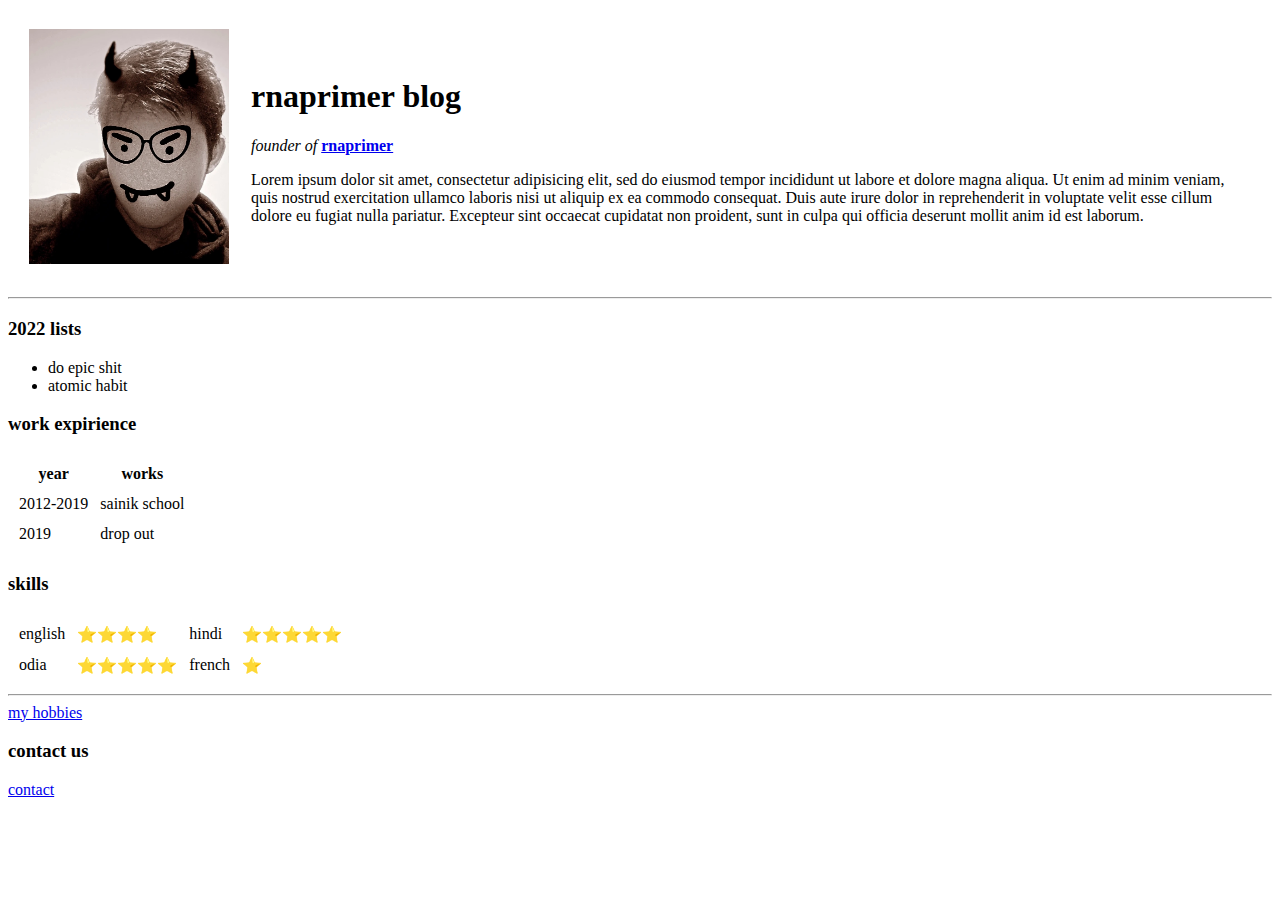
==== index.html @ f0285ef3 "in this we add initial cv website files" ====
<!DOCTYPE html>
<html lang="en" dir="ltr">

<head>
  <meta charset="utf-8">
  <title>rnaprimer</title>
</head>
<table cellspacing="20">
  <tr>
    <td><img src="editedchintu.jpg" width="200" alt="image"></td>
    <td>
      <h1>rnaprimer blog</h1>
      <p><em>founder of </em><strong><a><a href="https://rnaprimer.com">rnaprimer</a></strong></p>
      <p>Lorem ipsum dolor sit amet, consectetur adipisicing elit, sed do eiusmod tempor incididunt ut labore et dolore magna aliqua. Ut enim ad minim veniam, quis nostrud exercitation ullamco laboris nisi ut aliquip ex ea commodo consequat. Duis
        aute
        irure dolor in reprehenderit in voluptate velit esse cillum dolore eu fugiat nulla pariatur. Excepteur sint occaecat cupidatat non proident, sunt in culpa qui officia deserunt mollit anim id est laborum.</p>
    </td>
  </tr>
</table>
<hr>


<body>

  <h3>2022 lists</h3>
  <ul>
    <li>do epic shit</li>
    <li>atomic habit</li>
  </ul>
  <h3>work expirience</h3>
  <table  cellspacing="10">
    <thead>
      <th>year</th>
      <th>works</th>
    </thead>
    <tbody>
      <tr>
        <td>2012-2019</td>
        <td>sainik school</td>
      </tr>
      <tr>
        <td>2019</td>
        <td>drop out</td>
      </tr>
    </tbody>
    <tfoot>

    </tfoot>
  </table>
  <h3>skills</h3>
  <table cellspacing="10">
    <tr>
      <td>english </td>
      <td>⭐⭐⭐⭐</td>
      <td>hindi</td>
      <td>⭐⭐⭐⭐⭐</td>
    </tr>
    <tr>
      <td>odia</td>
      <td> ⭐⭐⭐⭐⭐</td>
      <td>french</td>
      <td>⭐</td>
    </tr>

  </table>
  <hr>
  <a href="hobbies.html">my hobbies</a>
  <h3>contact us</h3>
  <a href="contact.html"> contact </a>


</body>

</html>
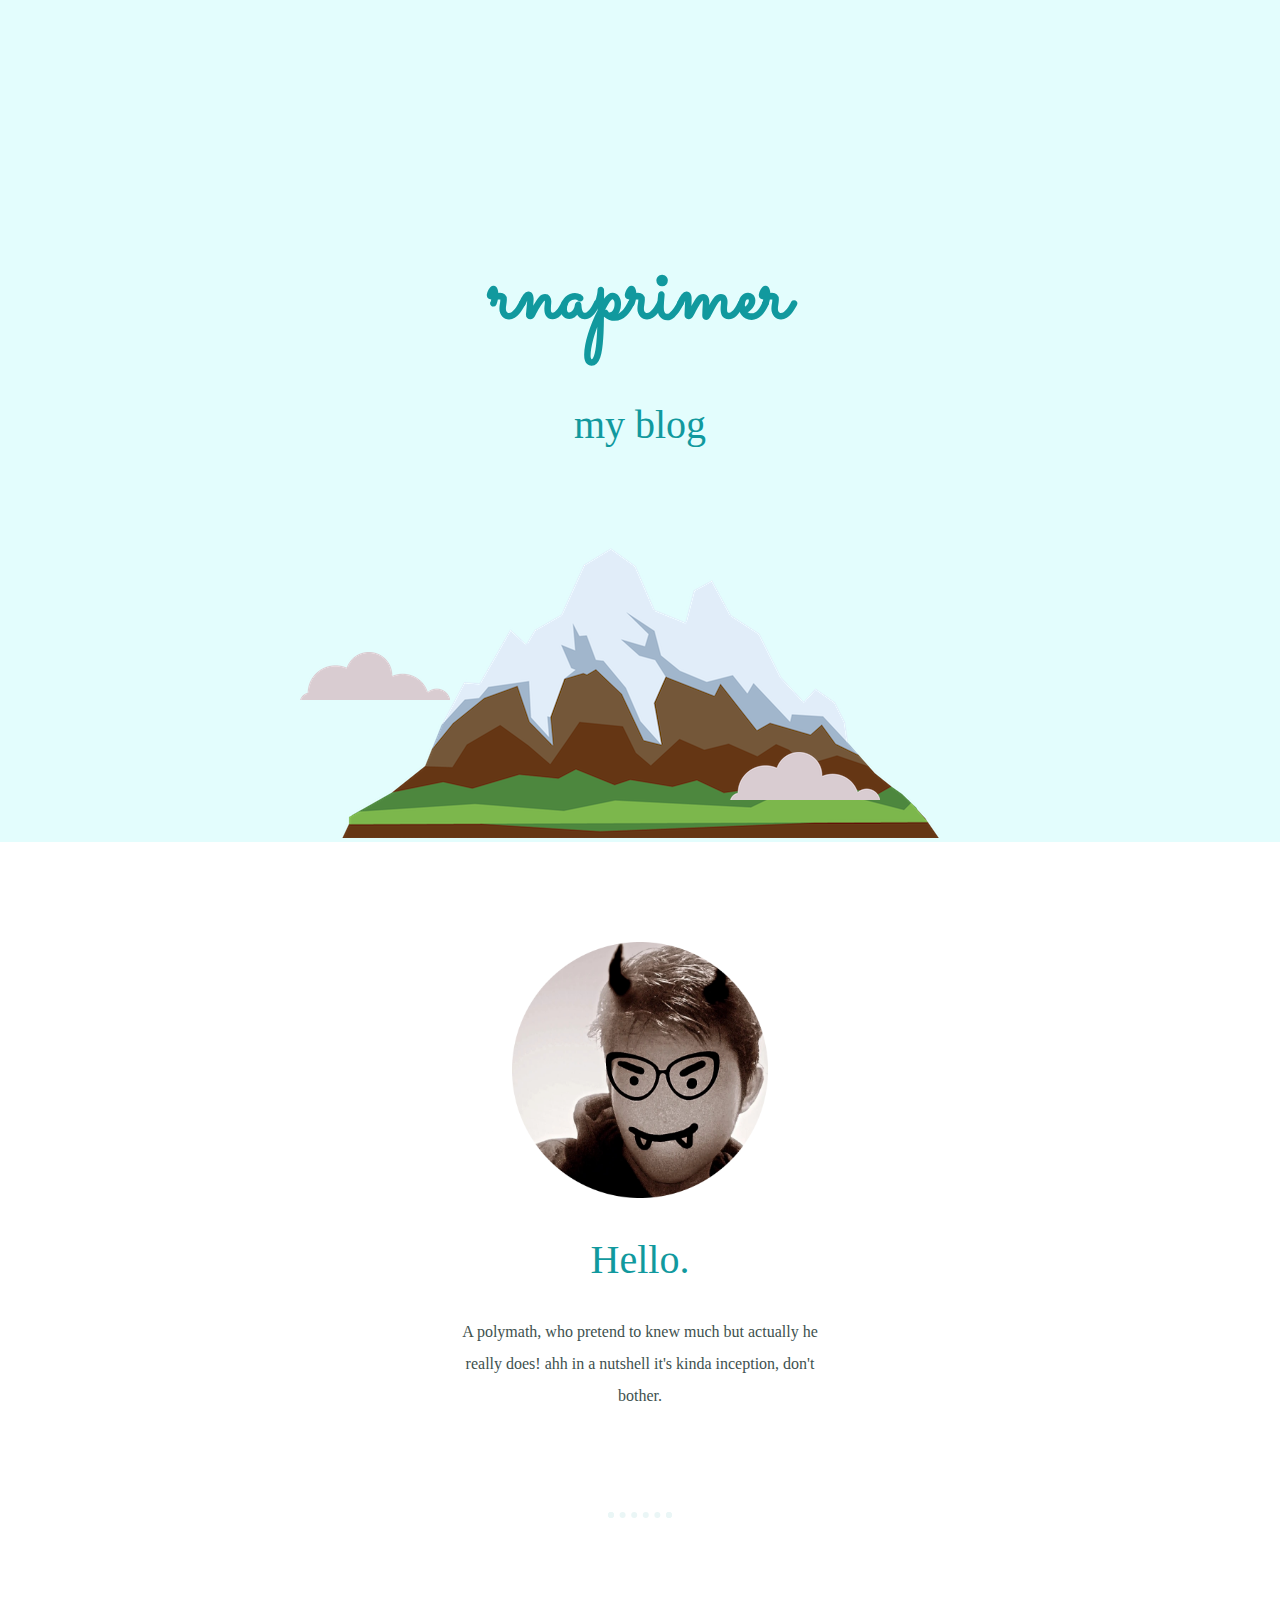
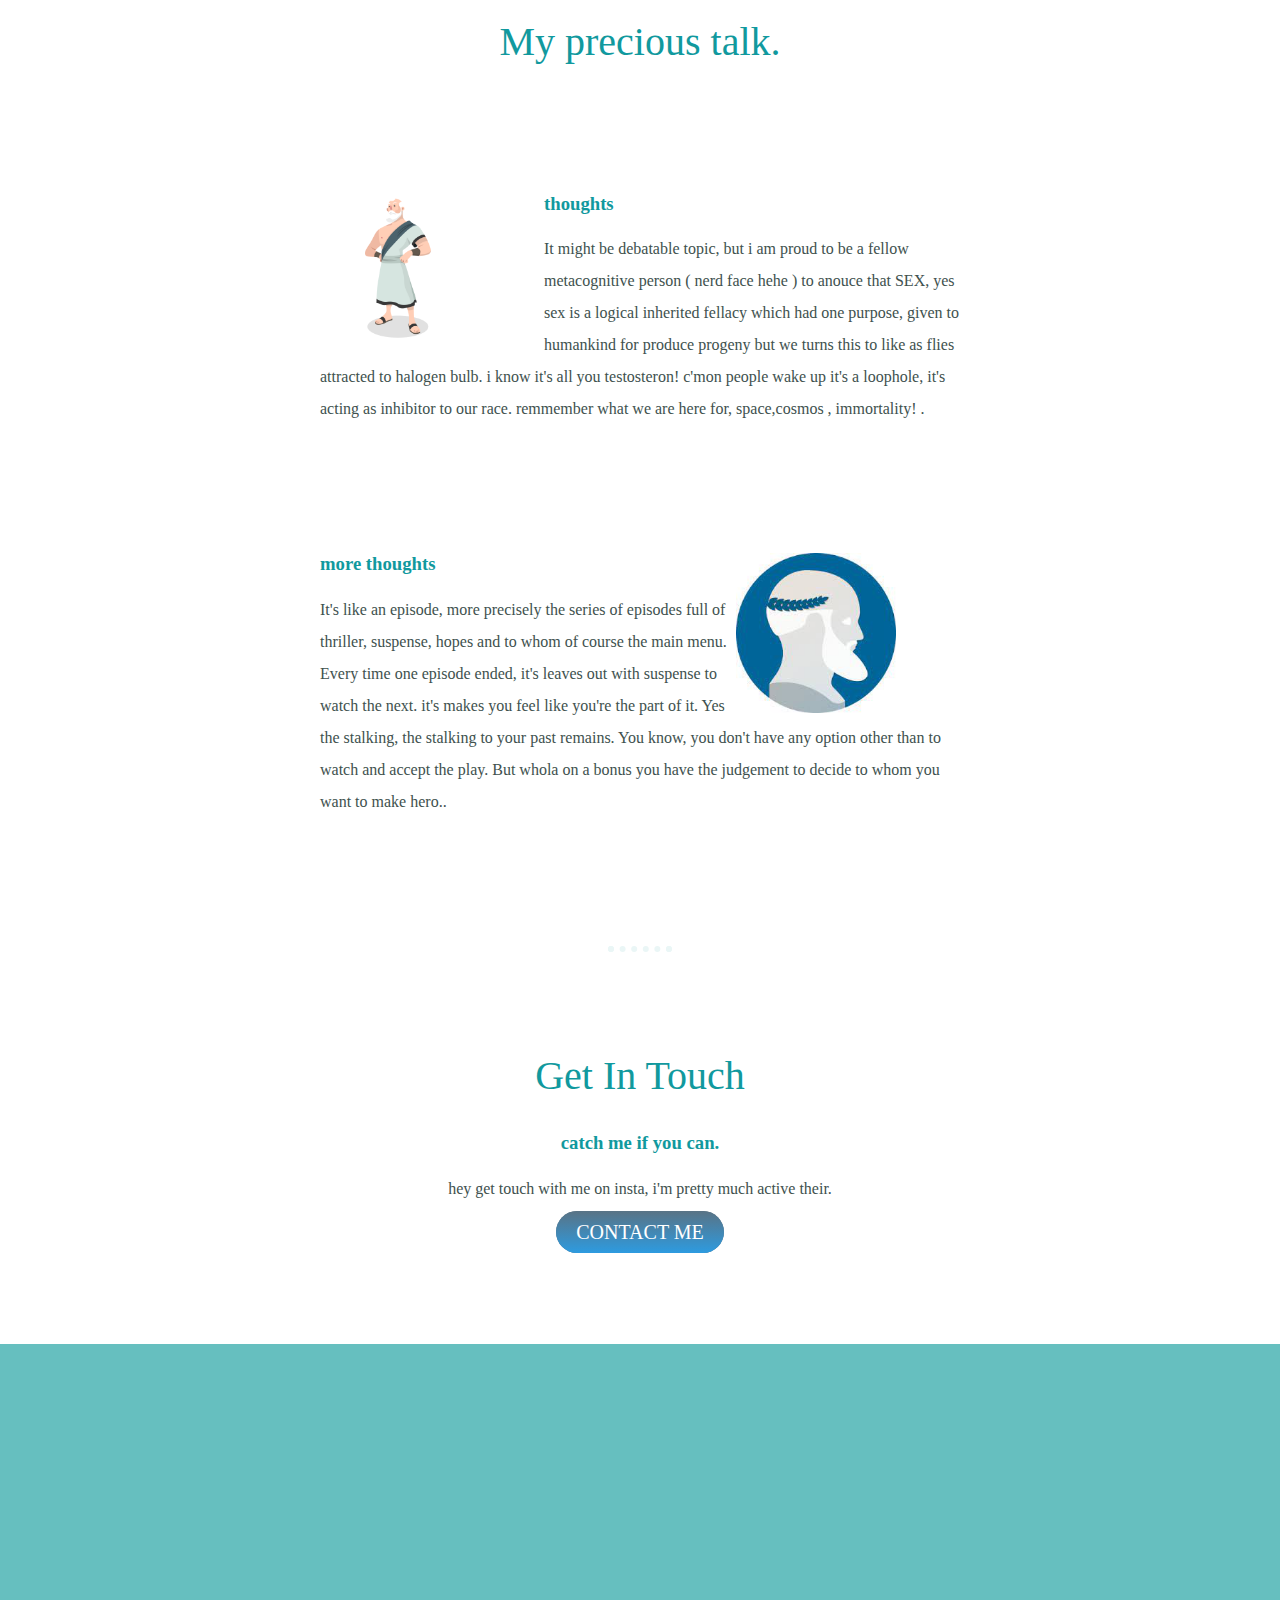
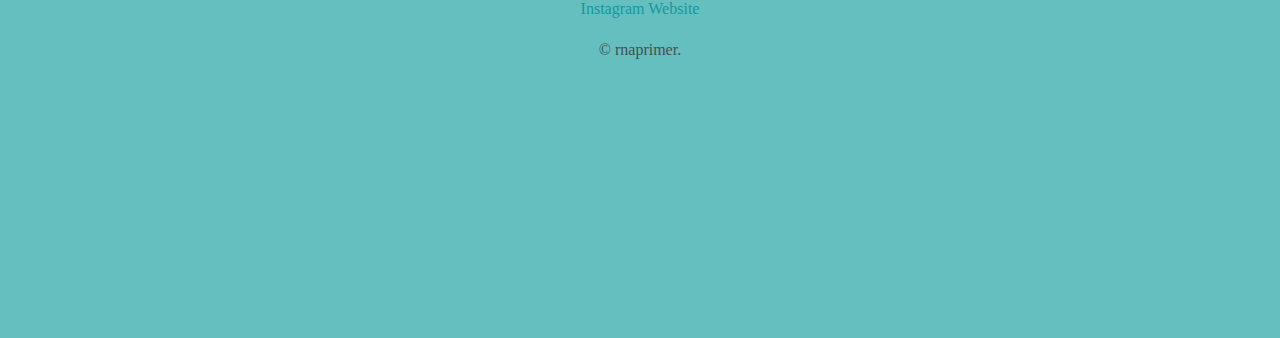
==== commit fbb64579: "mm" ====
--- a/index.html
+++ b/index.html
@@ -4,69 +4,60 @@
 <head>
   <meta charset="utf-8">
   <title>rnaprimer</title>
+  <link rel="stylesheet" href="css/styles.css">
+  <link rel="icon" href="favicon.ico">
+  <link rel="preconnect" href="https://fonts.googleapis.com">
+  <link rel="preconnect" href="https://fonts.gstatic.com" crossorigin>
+  <link href="https://fonts.googleapis.com/css2?family=Merriweather&family=Montserrat&family=Sacramento&display=swap" rel="stylesheet">
 </head>
-<table cellspacing="20">
-  <tr>
-    <td><img src="editedchintu.jpg" width="200" alt="image"></td>
-    <td>
-      <h1>rnaprimer blog</h1>
-      <p><em>founder of </em><strong><a><a href="https://rnaprimer.com">rnaprimer</a></strong></p>
-      <p>Lorem ipsum dolor sit amet, consectetur adipisicing elit, sed do eiusmod tempor incididunt ut labore et dolore magna aliqua. Ut enim ad minim veniam, quis nostrud exercitation ullamco laboris nisi ut aliquip ex ea commodo consequat. Duis
-        aute
-        irure dolor in reprehenderit in voluptate velit esse cillum dolore eu fugiat nulla pariatur. Excepteur sint occaecat cupidatat non proident, sunt in culpa qui officia deserunt mollit anim id est laborum.</p>
-    </td>
-  </tr>
-</table>
-<hr>
+
+<body>
+  <div class="a1">
+    <img class="cloud"src="image/cloud.png" alt="image">
+    <img class="cloud2"src="image/cloud.png" alt="image">
+    <h1><span>rna</span>primer</h1>
+    <h2>my blog</h2>
+    <img src="image/mountain.png" alt="image">
+  </div>
+  <div class="a2">
+    <div class="profile">
+      <img class="chintu" src="image/chintu.png" alt="image">
+      <h2>Hello.</h2>
+      <p class="intro">A polymath, who pretend to knew much but actually he really does! ahh in a nutshell it's kinda inception, don't bother.</p>
+    </div>
+    <hr>
+    <div class="skills">
+      <h2>My precious talk.</h2>
+      <div class="skill-row">
+        <img class="computer" src="image/phillo.png" alt="image">
+        <h3>thoughts</h3>
+        <p class="p1"> It might be debatable topic, but i am proud to be a fellow metacognitive person ( nerd face hehe ) to anouce that SEX, yes sex is a logical inherited fellacy which had one purpose, given to humankind
+for produce progeny but we turns this to like as flies attracted to halogen bulb. i know it's all you testosteron!
+c'mon people wake up it's a loophole, it's acting as inhibitor to our race. remmember what we are here for,
+space,cosmos , immortality!
+.</p>
+      </div>
+      <div class="skill-row">
+        <img class="chillies" src="image/phillo2.png" alt="image">
+        <h3>more thoughts</h3>
+        <p class="p2">It's like an episode, more precisely the series of episodes full of thriller, suspense, hopes and to whom of course the main menu. Every time one episode ended, it's leaves out with suspense to watch the next. it's makes you feel like you're the part of it. Yes the stalking, the stalking to your past remains. You know, you don't have any option other than to watch and accept the play. But whola on a bonus you have the judgement to decide to whom you want to make hero..</p>
+      </div>
+    </div>
+    <hr>
+    <div class="contact-me">
+      <h2>Get In Touch</h2>
+      <h3>catch me if you can.</h3>
+      <p>hey get touch with me on insta, i'm pretty much active their.</p>
+      <a class="btn" href="https://www.rnaprimer.com/">CONTACT ME</a>
+    </div>
+  </div>
 
 
-<body>
-
-  <h3>2022 lists</h3>
-  <ul>
-    <li>do epic shit</li>
-    <li>atomic habit</li>
-  </ul>
-  <h3>work expirience</h3>
-  <table  cellspacing="10">
-    <thead>
-      <th>year</th>
-      <th>works</th>
-    </thead>
-    <tbody>
-      <tr>
-        <td>2012-2019</td>
-        <td>sainik school</td>
-      </tr>
-      <tr>
-        <td>2019</td>
-        <td>drop out</td>
-      </tr>
-    </tbody>
-    <tfoot>
-
-    </tfoot>
-  </table>
-  <h3>skills</h3>
-  <table cellspacing="10">
-    <tr>
-      <td>english </td>
-      <td>⭐⭐⭐⭐</td>
-      <td>hindi</td>
-      <td>⭐⭐⭐⭐⭐</td>
-    </tr>
-    <tr>
-      <td>odia</td>
-      <td> ⭐⭐⭐⭐⭐</td>
-      <td>french</td>
-      <td>⭐</td>
-    </tr>
-
-  </table>
-  <hr>
-  <a href="hobbies.html">my hobbies</a>
-  <h3>contact us</h3>
-  <a href="contact.html"> contact </a>
+  <div class="a3">
+    <a class="footer-link" href="https://www.instagram.com/rnaprimer/">Instagram</a>
+    <a class="footer-link" href="https://www.rnaprimer.com/">Website</a>
+    <p>© rnaprimer.</p>
+  </div>
 
 
 </body>
--- a/css/styles.css
+++ b/css/styles.css
@@ -0,0 +1,112 @@
+body {
+  color: #40514E;
+  margin: 0;
+  text-align: center;
+  font-family: 'Merriweather'serif;
+}
+.intro{
+  width: 30%;
+  margin: auto;
+
+}
+p { line-height: 2;}
+.cloud {
+  position: absolute;
+  left: 300px;
+  bottom: 200px;
+}
+.cloud2 {
+  position: absolute;
+  right: 400px;
+  bottom: 100px;}
+h1 {
+  font-size: 596.5%;
+  margin: 10% auto 0 auto;
+  font-family: 'Sacramento', cursive;
+  color: #11999E;
+}
+
+h2 {
+  font-size: 2.5rem;
+  font-weight: normal;
+  font-family: 'Montserrat'sans-serif;
+  color: #11999E;
+}
+
+h3 {
+  color: #11999E;
+  font-family: 'Montserrat'sans-serif;
+}
+hr {
+  border: dotted #EAF6F6 6px;
+  border-bottom: none;
+  width: 4%;
+  margin: 100px auto;
+}
+a {
+  color: #11999E;
+  font-family: 'Merriweather'serif;
+  text-decoration: none;
+}
+a:hover { color: #EAF6F6;}
+
+.skill-row {
+  width: 50%;
+  margin: 10% auto 10% auto;
+  text-align: left;
+}
+.chintu{
+  width: 20%;
+}
+
+.computer {
+  width: 25%;
+  float: left;
+  margin-right: 10%;
+}
+
+.chillies {
+  width: 25%;
+  float: right;
+  margin-right: 10%;
+}
+
+.a1 {
+  background-color: #E3FDFD;
+  padding-top: 100px;
+}
+
+.a2 {
+  margin: 100px 0;
+}
+
+.a3 {
+  background-color: #66BFBF;
+  padding: 20% 0 20% 0;
+}
+  .btn {
+    background: #597385;
+    background-image: -webkit-linear-gradient(top, #597385, #2d9be0);
+    background-image: -moz-linear-gradient(top, #597385, #2d9be0);
+    background-image: -ms-linear-gradient(top, #597385, #2d9be0);
+    background-image: -o-linear-gradient(top, #597385, #2d9be0);
+    background-image: linear-gradient(to bottom, #597385, #2d9be0);
+    -webkit-border-radius: 41;
+    -moz-border-radius: 41;
+    border-radius: 41px;
+    font-family: 'Montserrat'  Arial;
+    color: #ffffff;
+    font-size: 20px;
+    padding: 10px 20px 10px 20px;
+    text-decoration: none;
+  }
+
+  .btn:hover {
+    background: #1c8a4f;
+    background-image: -webkit-linear-gradient(top, #1c8a4f, #acd99d);
+    background-image: -moz-linear-gradient(top, #1c8a4f, #acd99d);
+    background-image: -ms-linear-gradient(top, #1c8a4f, #acd99d);
+    background-image: -o-linear-gradient(top, #1c8a4f, #acd99d);
+    background-image: linear-gradient(to bottom, #1c8a4f, #acd99d);
+    text-decoration: none;
+  }
